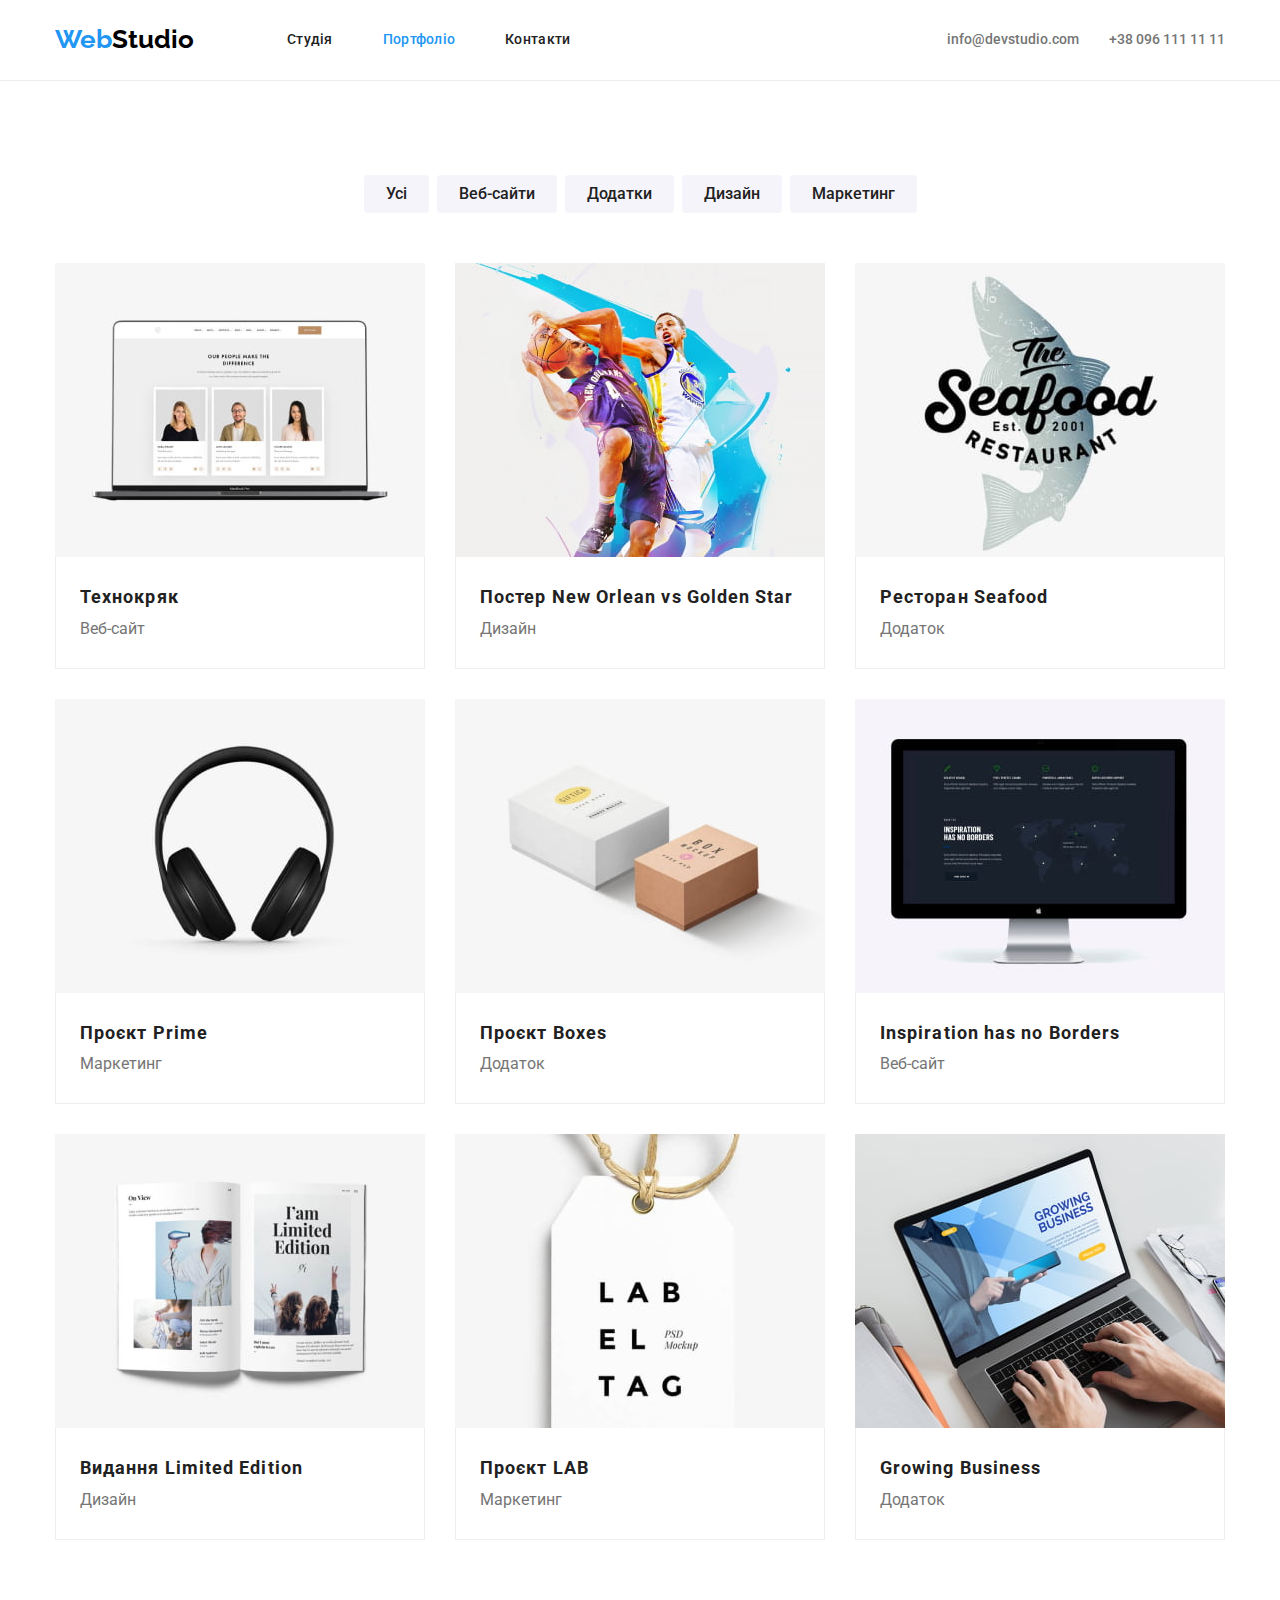
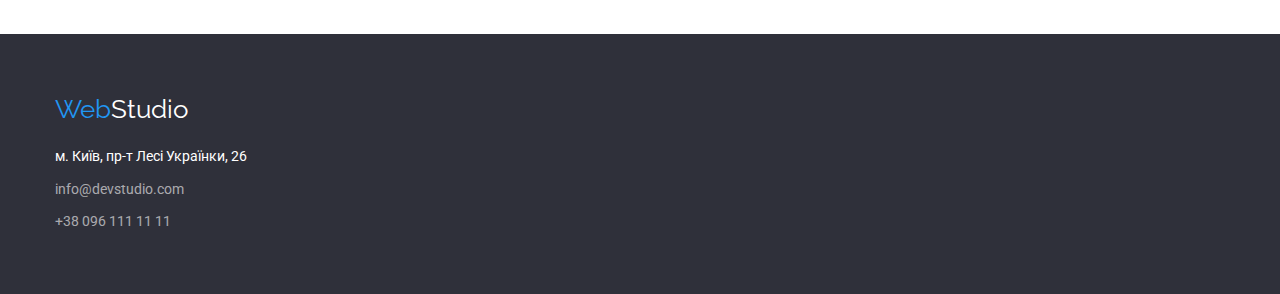
==== portfolio.html @ 13089361 "1.3" ====
<!DOCTYPE html>
<html lang="uk">

<head>
    <meta charset="UTF-8">
    <meta name="viewport" content="width=device-width, initial-scale=1.0">
    <link rel="preconnect" href="https://fonts.googleapis.com">
    <link rel="preconnect" href="https://fonts.gstatic.com" crossorigin>
    <link
        href="https://fonts.googleapis.com/css2?family=Raleway:wght@700&family=Roboto:wght@400;500;700;900&display=swap"
        rel="stylesheet">
    <link rel="stylesheet"
        href="https://cdnjs.cloudflare.com/ajax/libs/modern-normalize/1.0.0/modern-normalize.min.css">
    <link rel="stylesheet" href="./CSS/styles.css">

    <title>Студія</title>
</head>

<body class="body">
    <header class="header">
        <div class="container-header">
            <nav class="site-nav">
                <a href="./index.html" lang="en" class="logo-web">Web<span class="colortext-black">Studio</span></a>
                <ul class="main-nav">
                    <li class="item"><a href="./index.html" class=link>Студія</a></li>
                    <li class="item"><a href="./portfolio.html" class=link-active>Портфоліо</a></li>
                    <li class="item"><a href="" class=link>Контакти</a></li>
                </ul>
            </nav>
            <ul class="auth-nav">
                <li class="item"><a href="mailto:info@devstudio.com" class="auth-link">info@devstudio.com</a></li>
                <li class="item"><a href="tel:+380961111111" class="auth-link">+38 096 111 11
                        11</a></li>
            </ul>
        </div>
    </header>
    <main>
        <section class="section container">
            <h1 class=" visuality-hidden">Наше портфоліо</h1>
            <div>
                <ul class="portfolio-filter">
                    <li class="item"><button class="button-portfolio" type="button">Усі</button></li>
                    <li class="item"><button class="button-portfolio" type="button">Веб-сайти</button></li>
                    <li class="item"><button class="button-portfolio" type="button">Додатки</button></li>
                    <li class="item"><button class="button-portfolio" type="button">Дизайн</button></li>
                    <li class="item"><button class="button-portfolio" type="button">Маркетинг </button></li>
                </ul>
            </div>
            <div>
                <ul class="portfolio">
                    <li class="item"><img src="images/portfolio1.jpg" alt="Дизайн сайту Технокряк" width="370">
                        <div class="portfolio-card">
                            <h2 class="portfolio-title">Технокряк</h2>
                            <p class="portfolio-text">Веб-сайт</p>
                        </div>
                    </li>
                    <li class="item"><img src="images/portfolio2.jpg" alt="Дизайй постеру до баскетбольної гри"
                            width="370">
                        <div class="portfolio-card">
                            <h2 class="portfolio-title">Постер New Orlean vs Golden Star</h2>
                            <p class="portfolio-text">Дизайн</p>
                        </div>
                    </li>
                    <li class="item"><img src="images/portfolio3.jpg" alt="Логотип додатку для ресторану Seafood"
                            width="370">
                        <div class="portfolio-card">
                            <h2 class="portfolio-title">Ресторан Seafood</h2>
                            <p class="portfolio-text">Додаток</p>
                        </div>
                    </li>
                    <li class="item"><img src="images/portfolio4.jpg" alt="Маркетинговий проєкт Prime" width="370">
                        <div class="portfolio-card">
                            <h2 class="portfolio-title">Проєкт Prime</h2>
                            <p class="portfolio-text">Маркетинг</p>
                        </div>
                    </li>
                    <li class="item"><img src="images/portfolio5.jpg" alt="Додаток для проєкту Boxes" width="370">
                        <div class="portfolio-card">
                            <h2 class="portfolio-title">Проєкт Boxes</h2>
                            <p class="portfolio-text">Додаток</p>
                        </div>
                    </li>
                    <li class="item"><img src="images/portfolio6.jpg" alt="Дизайн сайту Insporation has no Borders"
                            width="370">
                        <div class="portfolio-card">
                            <h2 class="portfolio-title">Inspiration has no Borders</h2>
                            <p class="portfolio-text">Веб-сайт</p>
                        </div>
                    </li>
                    <li class="item"><img src="images/portfolio7.jpg" alt="Дизайн видання Limited Edition" width="370">
                        <div class="portfolio-card">


                            <h2 class="portfolio-title">Видання Limited Edition</h2>
                            <p class="portfolio-text">Дизайн</p>
                        </div>
                    </li>
                    <li class="item"><img src="images/portfolio8.jpg" alt="Маркетинг проєкту LAB" width="370">
                        <div class="portfolio-card">

                            <h2 class="portfolio-title">Проєкт LAB</h2>
                            <p class="portfolio-text">Маркетинг</p>
                        </div>
                    </li>
                    <li class="item"><img src="images/portfolio9.jpg" alt="Додаток Growing Business" width="370">
                        <div class="portfolio-card">
                            <h2 class="portfolio-title">Growing Business</h2>
                            <p class="portfolio-text">Додаток</p>
                        </div>
                    </li>
                </ul>
            </div>
        </section>
    </main>
    <footer class="footer">
        <div class="container">
            <a class="logo-footer" href="./index.html" lang="en">Web<span class="colortext-white">Studio</span></a>
            <address>
                <ul class="address-list">
                    <li class="item"><a class=" text-footer" href="https://goo.gl/maps/eHnv2HKQCo3EBbyt8"
                            target="_blank" rel="noopener noreferrer nofollower">м. Київ, пр-т Лесі Українки, 26</a>
                    </li>
                    <li class="item"><a class=" text-footer-contact"
                            href="mailto:info@devstudio.com">info@devstudio.com</a>
                    </li>
                    <li class="item"><a class=" text-footer-contact" href="tel:+380961111111">+38 096 111 11 11</a></li>
                </ul>
            </address>
        </div>
    </footer>
</body>

</html>
---- CSS/styles.css ----
:root {
    --primary-text-color: #757575;
    --title-text-color: #212121;
    --accent-color: #2196F3;
    --footer-color-60: rgba(255, 255, 255, 0.6);
    --footer-color: #000000;
    --secondary-title-color: #ffffff;
    --button-background-color: #F5F4FA;
    --background-color: color #FFFFFF;
    --background-color-dark: #2F303A;
    --background-primary: color #ececec;
    --background-secondary: rgba(245, 244, 250, 1);
}

.color-lightdark {
    background-color: var(--button-background-color);
}

.color-dark {
    background-color: #2F303A;
}

.body {

    color: var(--primary-text-color);
    background-color: var(--background-color);
    font-family: Roboto, sans-serif;
}

h1,
h2,
h3,
h4,
p {
    margin-top: 0;
    margin-bottom: 0;
}

img {
    display: block;
}

ul {
    list-style: none;
    padding: 0;
    margin: 0;
}

.section {
    padding-top: 94px;
    padding-bottom: 94px;
}

.section-hero {
    padding-top: 200px;
    padding-bottom: 200px;
    /* background-color: #C4C4C4; */
    text-align: center;
}

.visuality-hidden {
    position: absolute;
    white-space: nowrap;
    width: 1px;
    height: 1px;
    overflow: hidden;
    border: 0;
    padding: 0;
    clip: rect(0 0 0 0);
    clip-path: inset(50%);
    margin: -1px;
}

.header {
    border-bottom: 1px;
    border-bottom-style: solid;
    border-color: rgba(236, 236, 236, 1);
}

.container-header {
    display: flex;
    align-items: center;
    margin-left: auto;
    margin-right: auto;
    width: 1200px;
    padding-left: 15px;
    padding-right: 15px;

}

.container {
    margin-left: auto;
    margin-right: auto;
    width: 1200px;
    padding-left: 15px;
    padding-right: 15px;

}

.overlay {
    max-width: 1600px;
    height: 600px;
    margin-right: auto;
    margin-left: auto;
    background-image: linear-gradient(rgba(47, 48, 58, 0.4), rgba(47, 48, 58, 0.4)), url(../images/overlayimg.jpg);
    /* background-image: linear-gradient(rgba(47, 48, 58, 0.4)), url(../images/overlayimg.jpg); */
    background-repeat: no-repeat;
    background-size: cover;
    background-position: center;
}

.advantages-list {

    display: flex;
    gap: 30px;
}

.advantages-list .item {
    flex-basis: calc((100% - 30px * 3) / 4);

}

.advantages-box {
    display: flex;
    align-items: center;
    justify-content: center;
    margin-bottom: 30px;
    width: 270px;
    height: 120px;
    background-color: var(--background-secondary);
    border-radius: 4px;
}

.advantages-icon {}

.about {
    padding-top: 47px;
}

.logo-web {
    text-decoration: none;
    color: var(--accent-color);
    font-family: 'Raleway';
    font-weight: 700;
    font-size: 26px;
    line-height: 1.2;
    padding-top: 24px;
    padding-bottom: 25px;
}

.colortext-black {
    color: var(--footer-color);
}

.colortext-white {
    font-family: 'Raleway';
    color: var(--secondary-title-color);
}

.site-nav {
    display: flex;
    align-items: center;
    line-height: 16px;
}

.main-nav {
    display: flex;
    margin-left: 93px;
}

.main-nav .item {
    margin-right: 50px;
}

.main-nav .item:last-child {
    margin-right: 0px;
}

.main-nav .link {
    display: block;
    text-decoration: none;
    color: var(--title-text-color);
    font-weight: 500;
    font-size: 14px;
    line-height: 1.14;
    letter-spacing: 0.02em;
    padding-top: 32px;
    padding-bottom: 32px;
}

.link-active {
    display: block;
    text-decoration: none;
    color: var(--accent-color);
    font-weight: 500;
    font-size: 14px;
    line-height: 1.14;
    letter-spacing: 0.02em;
    padding-top: 32px;
    padding-bottom: 32px;
}


.link:hover,
.link:focus,
.link:active {
    color: var(--accent-color);
}

.auth-nav {
    display: flex;
    margin-left: auto;
    text-decoration: none;
    font-size: 14px;
    font-weight: 500;
    line-height: 1.14;
}

.auth-nav .item {
    color: var(--primary-text-color);
}


.auth-link {
    text-decoration: none;
    color: var(--primary-text-color);
    padding-top: 32px;
    padding-bottom: 32px;
    display: block;
}

.auth-nav .item+.item {
    margin-left: 30px;
}

.auth-link:hover,
.auth-link:focus,
.auth-link:active {
    color: var(--accent-color);
}

.button-index {
    text-decoration: none;
    background-color: var(--accent-color);
    color: var(--secondary-title-color);
    box-shadow: 0px 4px 4px rgba(0, 0, 0, 0.15);
    border: none;
    border-radius: 4px;
    cursor: pointer;
    padding: 10px 32px;
    left: 692px;
    font-size: 16px;
    line-height: 1.85;
    font-weight: 700;

}

.button-index:hover,
.button-index:focus {
    background-color: rgba(24, 140, 232, 1);
}


.hero-title {
    margin-left: auto;
    margin-right: auto;
    margin-bottom: 30px;
    font-weight: 900;
    font-size: 44px;
    line-height: 1.4;
    letter-spacing: 0.06em;
    text-transform: uppercase;
    text-align: center;
    max-width: 696px;
    color: var(--secondary-title-color)
}

.section-features {
    padding-bottom: 94px;
}

.container-features {
    margin-left: auto;
    margin-right: auto;
    width: 1200px;
    padding-left: 15px;
    padding-right: 15px;
}

.features {
    display: flex;
    gap: 30px;
}

.features .item {
    flex-basis: calc((100% - 30px * 2) / 3);
    border-bottom: 5px;
    border-bottom-right-radius: 5px;
}


.index-title0 {
    margin-bottom: 50px;
    color: var(--title-text-color);
    font-size: 36px;
    line-height: 1.16;
    text-align: center;
}


.index-title1 {
    margin-bottom: 10px;
    color: var(--title-text-color);
    font-size: 14px;
    line-height: 1.14;
    text-transform: uppercase;
}

.index-text1 {
    line-height: 1.71;
    font-weight: 400;
    font-size: 14px;
}



.index-title2 {
    margin-bottom: 10px;
    color: var(--title-text-color);
    font-weight: 500;
    line-height: 1.19;
    text-align: center;
}

.index-text2 {
    font-size: 16px;
    line-height: 1.19;
    text-align: center;
}

.footer {
    padding-top: 60px;
    padding-bottom: 60px;
    background-color: var(--background-color-dark);
}

.logo-footer {
    display: block;
    text-decoration: none;
    color: var(--accent-color);
    font-family: 'Raleway';
    font-size: 26px;
    line-height: 1.2;
    margin-bottom: 20px;
}

.address-list {}

.address-list .item {
    margin-bottom: 9px;
}

.address-list .item:last-child {
    margin-bottom: 0px;
}

.text-footer {
    text-decoration: none;
    color: var(--secondary-title-color);
    font-style: normal;
    font-size: 14px;
    line-height: 1.7;
}

.text-footer:focus,
.text-footer:hover,
.text-footer:active {
    color: var(--accent-color);
}

.text-footer-contact {
    text-decoration: none;
    color: var(--footer-color-60);
    font-size: 14px;
    font-style: normal;
    line-height: 1.7;
}

.portfolio-filter {
    padding-bottom: 50px;
    display: flex;
    align-items: center;
    justify-content: center;
    gap: 8px;
}


.text-footer60:focus,
.text-footer60:hover,
.text-footer60:active {
    color: var(--accent-color);
}



.button-portfolio {
    padding-left: 22px;
    padding-top: 6px;
    padding-right: 22px;
    padding-bottom: 6px;
    background-color: var(--button-background-color);
    color: var(--title-text-color);
    border-radius: 4px;
    cursor: pointer;
    font-weight: 500;
    font-size: 16px;
    line-height: 1.63;
    border-style: none;
}

.button-portfolio:hover,
.button-portfolio:focus,
.button-portfolio:active {
    background-color: var(--accent-color);
    color: var(--secondary-title-color);
    box-shadow: 0px 3px 1px rgba(0, 0, 0, 0.1), 0px 1px 2px rgba(0, 0, 0, 0.08), 0px 2px 2px rgba(0, 0, 0, 0.12);
    border-radius: 4px;
    cursor: pointer;
}

.portfolio {
    display: flex;
    flex-wrap: wrap;
    gap: 30px;
}

.portfolio .item {
    width: 370px;
}


.portfolio-title {
    color: var(--title-text-color);
    font-size: 18px;
    line-height: 1.8;
    letter-spacing: 0.06em;
}

.portfolio-card {
    padding: 24px;
    border-left: 1px solid rgba(238, 238, 238, 1);
    border-right: 1px solid rgba(238, 238, 238, 1);

    border-bottom: 1px solid rgba(238, 238, 238, 1);
}

.portfolio-text {
    font-size: 16px;
    line-height: 1.88;
}

.team-card {
    padding-top: 30px;
    padding-bottom: 30px;
}

.team {
    display: flex;
    background: var(--button-background-color);
    gap: 30px;
}

.team .item {
    flex-basis: calc((100% - 30px * 3) / 4);
    background-color: var(--secondary-title-color);
    border-radius: 0px 0px 4px 4px;
    box-shadow: 0px 1px 3px rgba(0, 0, 0, 0.12), 0px 1px 1px rgba(0, 0, 0, 0.14), 0px 2px 1px rgba(0, 0, 0, 0.2);
}

.color-test {
    background-color: darkkhaki;
}

.color-test2 {
    background-color: khaki;
}
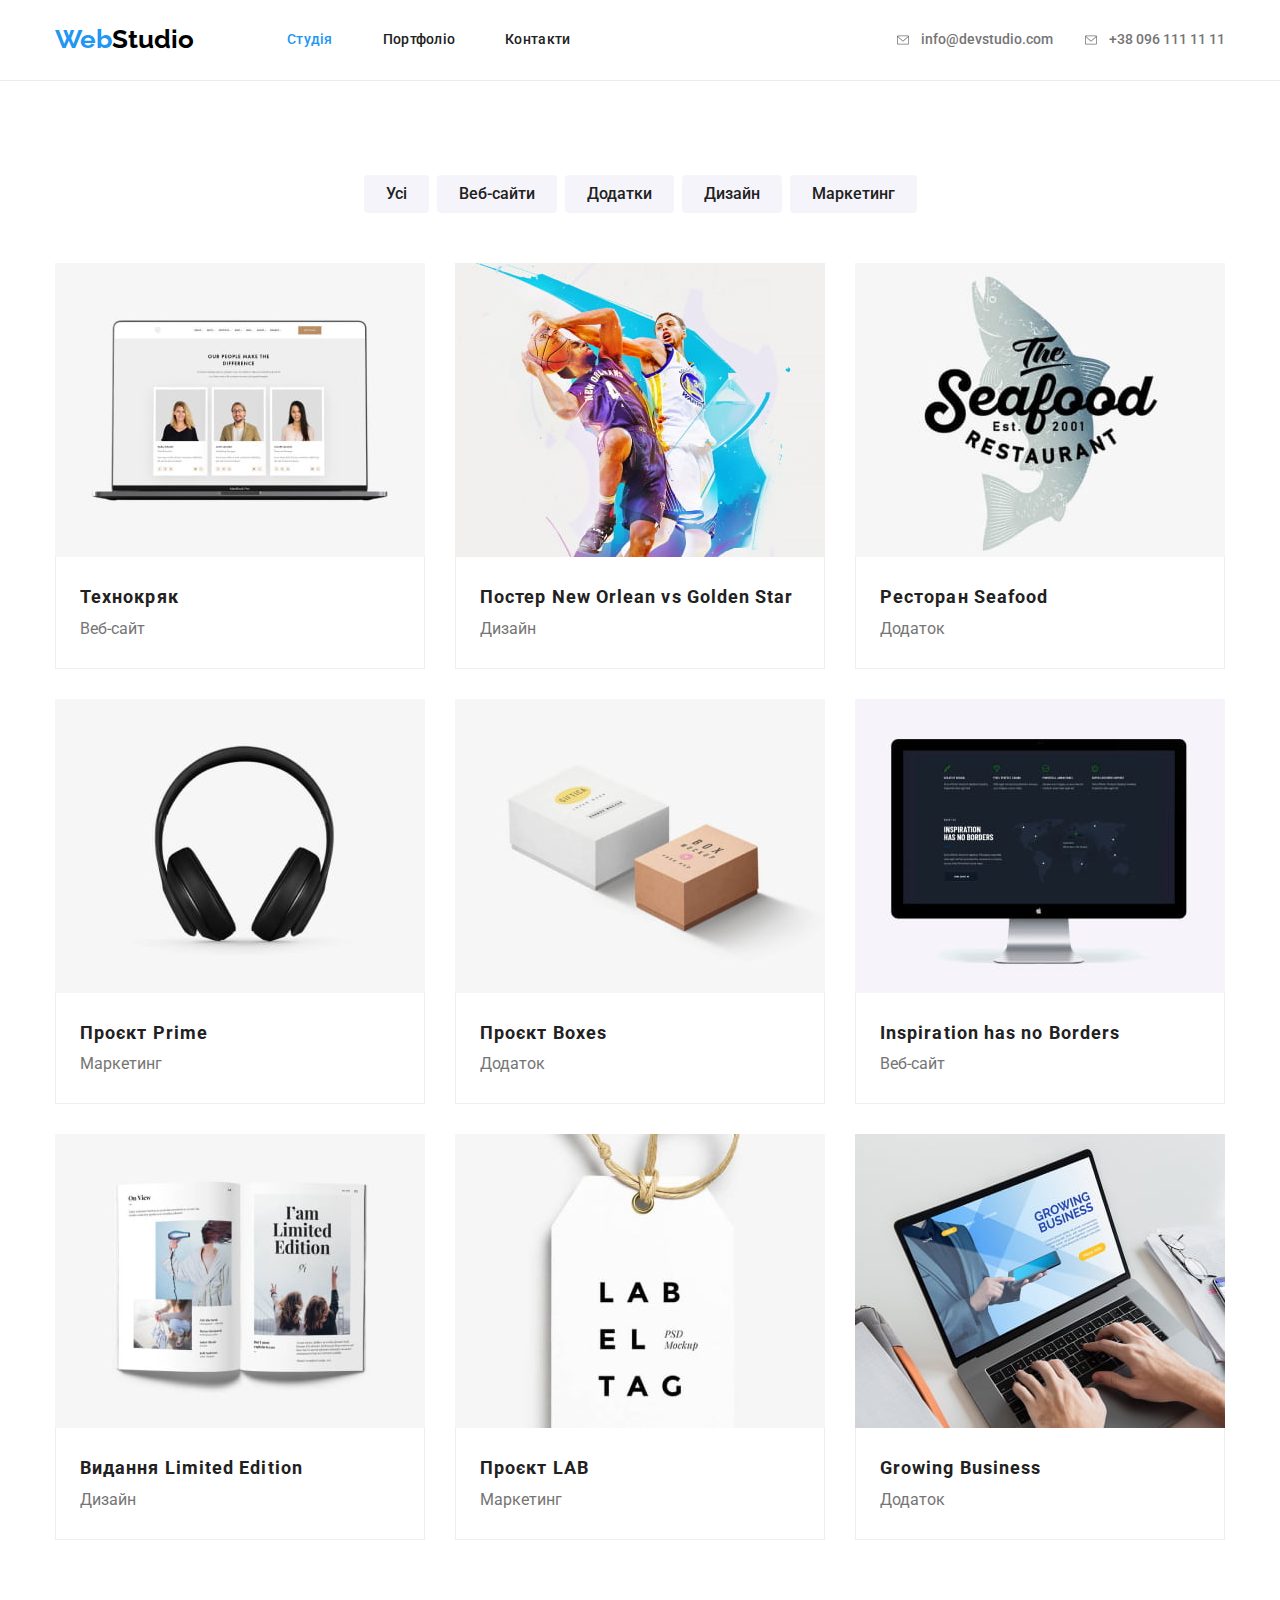
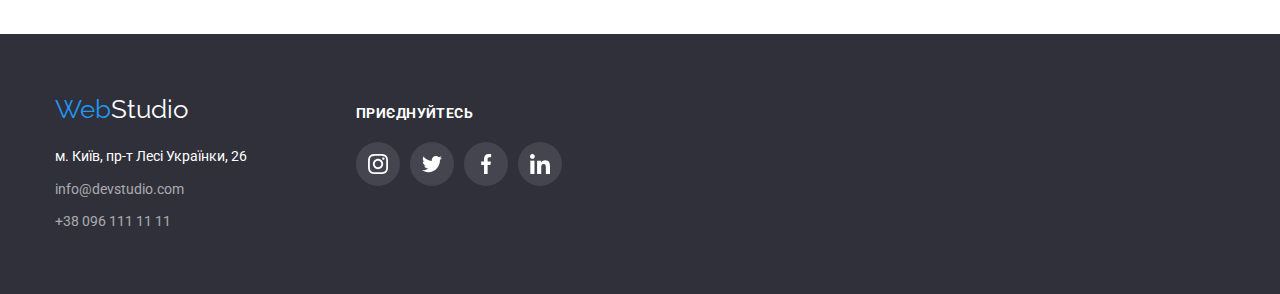
==== commit e34bec8b: "1.5 fixed" ====
--- a/portfolio.html
+++ b/portfolio.html
@@ -22,14 +22,20 @@
             <nav class="site-nav">
                 <a href="./index.html" lang="en" class="logo-web">Web<span class="colortext-black">Studio</span></a>
                 <ul class="main-nav">
-                    <li class="item"><a href="./index.html" class=link>Студія</a></li>
-                    <li class="item"><a href="./portfolio.html" class=link-active>Портфоліо</a></li>
+                    <li class="item"><a href="./index.html" class=link-active>Студія</a></li>
+                    <li class="item"><a href="./portfolio.html" class=link>Портфоліо</a></li>
                     <li class="item"><a href="" class=link>Контакти</a></li>
                 </ul>
             </nav>
             <ul class="auth-nav">
-                <li class="item"><a href="mailto:info@devstudio.com" class="auth-link">info@devstudio.com</a></li>
-                <li class="item"><a href="tel:+380961111111" class="auth-link">+38 096 111 11
+                <li class="item"><a href="mailto:info@devstudio.com" class="auth-link">
+                        <svg class="auth-icon" width="16" height="12">
+                            <use href="./images/icons.svg#envelope"></use>
+                        </svg>info@devstudio.com</a></li>
+                <li class="item"><a href="tel:+380961111111" class="auth-link"><svg class="auth-icon" width="16"
+                            height="12">
+                            <use href="./images/icons.svg#envelope"></use>
+                        </svg>+38 096 111 11
                         11</a></li>
             </ul>
         </div>
@@ -113,19 +119,55 @@
         </section>
     </main>
     <footer class="footer">
-        <div class="container">
-            <a class="logo-footer" href="./index.html" lang="en">Web<span class="colortext-white">Studio</span></a>
-            <address>
-                <ul class="address-list">
-                    <li class="item"><a class=" text-footer" href="https://goo.gl/maps/eHnv2HKQCo3EBbyt8"
-                            target="_blank" rel="noopener noreferrer nofollower">м. Київ, пр-т Лесі Українки, 26</a>
+        <div class="container footer-contain">
+            <div class="footer-address">
+                <a class="logo-footer" href="./index.html" lang="en">Web<span class="colortext-white">Studio</span></a>
+                <address>
+                    <ul class="address-list">
+                        <li class="item"><a class=" text-footer" href="https://goo.gl/maps/eHnv2HKQCo3EBbyt8"
+                                target="_blank" rel="noopener noreferrer nofollower">м. Київ, пр-т Лесі Українки, 26</a>
+                        </li>
+                        <li class="item"><a class=" text-footer-contact"
+                                href="mailto:info@devstudio.com">info@devstudio.com</a>
+                        </li>
+                        <li class="item"><a class=" text-footer-contact" href="tel:+380961111111">+38 096 111 11 11</a>
+                        </li>
+                    </ul>
+                </address>
+            </div>
+            <div class="footer-joinus">
+                <h2 class="joinus-title">приєднуйтесь</h2>
+                <ul class="joinus-list sn">
+                    <li>
+                        <a class="sn-footer" href="" target="_blank" rel="noopener noreferrer nofollow">
+                            <svg class="sn-icon" width="20" height="20">
+                                <use href="./images/icons.svg#instagram"></use>
+                            </svg>
+                        </a>
                     </li>
-                    <li class="item"><a class=" text-footer-contact"
-                            href="mailto:info@devstudio.com">info@devstudio.com</a>
+                    <li>
+                        <a class="sn-footer" href="" target="_blank" rel="noopener noreferrer nofollow">
+                            <svg class="sn-icon" width="20" height="20">
+                                <use href="./images/icons.svg#twitter"></use>
+                            </svg>
+                        </a>
                     </li>
-                    <li class="item"><a class=" text-footer-contact" href="tel:+380961111111">+38 096 111 11 11</a></li>
+                    <li>
+                        <a class="sn-footer" href="" target="_blank" rel="noopener noreferrer nofollow">
+                            <svg class="sn-icon" width="20" height="20">
+                                <use href="./images/icons.svg#facebook"></use>
+                            </svg>
+                        </a>
+                    </li>
+                    <li>
+                        <a class="sn-footer" href="" target="_blank" rel="noopener noreferrer nofollow">
+                            <svg class="sn-icon" width="20" height="20">
+                                <use href="./images/icons.svg#linkedin"></use>
+                            </svg>
+                        </a>
+                    </li>
                 </ul>
-            </address>
+            </div>
         </div>
     </footer>
 </body>
--- a/CSS/styles.css
+++ b/CSS/styles.css
@@ -10,6 +10,8 @@
     --background-color-dark: #2F303A;
     --background-primary: color #ececec;
     --background-secondary: rgba(245, 244, 250, 1);
+    --icon-color: #afb1b8;
+    --icon-bg: rgba(255, 255, 255, 0.1);
 }
 
 .color-lightdark {
@@ -21,7 +23,6 @@
 }
 
 .body {
-
     color: var(--primary-text-color);
     background-color: var(--background-color);
     font-family: Roboto, sans-serif;
@@ -85,7 +86,6 @@
     width: 1200px;
     padding-left: 15px;
     padding-right: 15px;
-
 }
 
 .container {
@@ -131,8 +131,6 @@
     border-radius: 4px;
 }
 
-.advantages-icon {}
-
 .about {
     padding-top: 47px;
 }
@@ -200,7 +198,6 @@
     padding-bottom: 32px;
 }
 
-
 .link:hover,
 .link:focus,
 .link:active {
@@ -214,23 +211,31 @@
     font-size: 14px;
     font-weight: 500;
     line-height: 1.14;
+    align-items: center;
 }
 
 .auth-nav .item {
     color: var(--primary-text-color);
-}
-
+    display: flex;
+}
 
 .auth-link {
     text-decoration: none;
     color: var(--primary-text-color);
     padding-top: 32px;
     padding-bottom: 32px;
-    display: block;
+    display: flex;
+    align-items: center;
 }
 
 .auth-nav .item+.item {
     margin-left: 30px;
+}
+
+.auth-icon {
+    /* content: ""; */
+    margin-right: 10px;
+    fill: currentColor;
 }
 
 .auth-link:hover,
@@ -259,7 +264,6 @@
 .button-index:focus {
     background-color: rgba(24, 140, 232, 1);
 }
-
 
 .hero-title {
     margin-left: auto;
@@ -298,7 +302,6 @@
     border-bottom-right-radius: 5px;
 }
 
-
 .index-title0 {
     margin-bottom: 50px;
     color: var(--title-text-color);
@@ -307,7 +310,6 @@
     text-align: center;
 }
 
-
 .index-title1 {
     margin-bottom: 10px;
     color: var(--title-text-color);
@@ -321,8 +323,6 @@
     font-weight: 400;
     font-size: 14px;
 }
-
-
 
 .index-title2 {
     margin-bottom: 10px;
@@ -336,6 +336,7 @@
     font-size: 16px;
     line-height: 1.19;
     text-align: center;
+    margin-bottom: 16px;
 }
 
 .footer {
@@ -354,8 +355,6 @@
     margin-bottom: 20px;
 }
 
-.address-list {}
-
 .address-list .item {
     margin-bottom: 9px;
 }
@@ -394,14 +393,11 @@
     gap: 8px;
 }
 
-
 .text-footer60:focus,
 .text-footer60:hover,
 .text-footer60:active {
     color: var(--accent-color);
 }
-
-
 
 .button-portfolio {
     padding-left: 22px;
@@ -438,6 +434,12 @@
     width: 370px;
 }
 
+.portfolio .item:hover,
+.portfolio .item:focus {
+    box-shadow: 0px 1px 1px rgba(0, 0, 0, 0.12), 0px 4px 4px rgba(0, 0, 0, 0.06),
+        1px 4px 6px rgba(0, 0, 0, 0.16);
+}
+
 
 .portfolio-title {
     color: var(--title-text-color);
@@ -450,7 +452,6 @@
     padding: 24px;
     border-left: 1px solid rgba(238, 238, 238, 1);
     border-right: 1px solid rgba(238, 238, 238, 1);
-
     border-bottom: 1px solid rgba(238, 238, 238, 1);
 }
 
@@ -468,6 +469,36 @@
     display: flex;
     background: var(--button-background-color);
     gap: 30px;
+}
+
+.sn {
+    display: flex;
+    justify-content: center;
+    gap: 10px;
+}
+
+.link-sn {
+    display: flex;
+    justify-content: center;
+    align-items: center;
+    width: 44px;
+    height: 44px;
+    border-radius: 50%;
+    color: var(--icon-color);
+    outline: transparent;
+    background-color: var(--icon-bg);
+}
+
+.sn-icon {
+    fill: currentColor;
+
+
+}
+
+.link-sn:hover,
+.link-sn:focus {
+    background-color: var(--accent-color);
+    color: var(--secondary-title-color);
 }
 
 .team .item {
@@ -483,4 +514,82 @@
 
 .color-test2 {
     background-color: khaki;
+}
+
+.clients-list {
+    gap: 30px;
+    display: flex;
+    width: 106px;
+    height: 60px;
+    align-items: center;
+}
+
+.clients-link {
+    display: flex;
+    justify-content: center;
+    align-items: center;
+    width: 170px;
+    height: 92px;
+    color: var(--icon-color);
+    border: 1px solid;
+    border-radius: 4px;
+}
+
+.clients-link:hover,
+.clients-link:focus {
+    color: var(--accent-color);
+}
+
+.clients-icon {
+    fill: currentColor;
+    width: 106px;
+    height: 60px;
+}
+
+.footer-contain {
+    display: flex;
+    align-items: baseline;
+}
+
+.footer-address {
+    display: inline-block;
+    width: 231px;
+}
+
+.footer-joinus {
+    display: inline-block;
+    margin-left: 70px;
+    width: 206px;
+}
+
+.joinus-title {
+    margin-bottom: 20px;
+    color: var(--secondary-title-color);
+    font-weight: 700;
+    font-size: 14px;
+    line-height: 1.14;
+    letter-spacing: 0.03em;
+    text-transform: uppercase;
+}
+
+.joinus-list {
+    display: flex;
+}
+
+.sn-footer {
+    color: var(--secondary-title-color);
+    background-color: var(--icon-bg);
+    border-radius: 50%;
+    display: flex;
+    justify-content: center;
+    align-items: center;
+    width: 44px;
+    height: 44px;
+    border-radius: 50%;
+}
+
+
+.sn-footer:hover,
+.sn-footer:focus {
+    background-color: var(--accent-color);
 }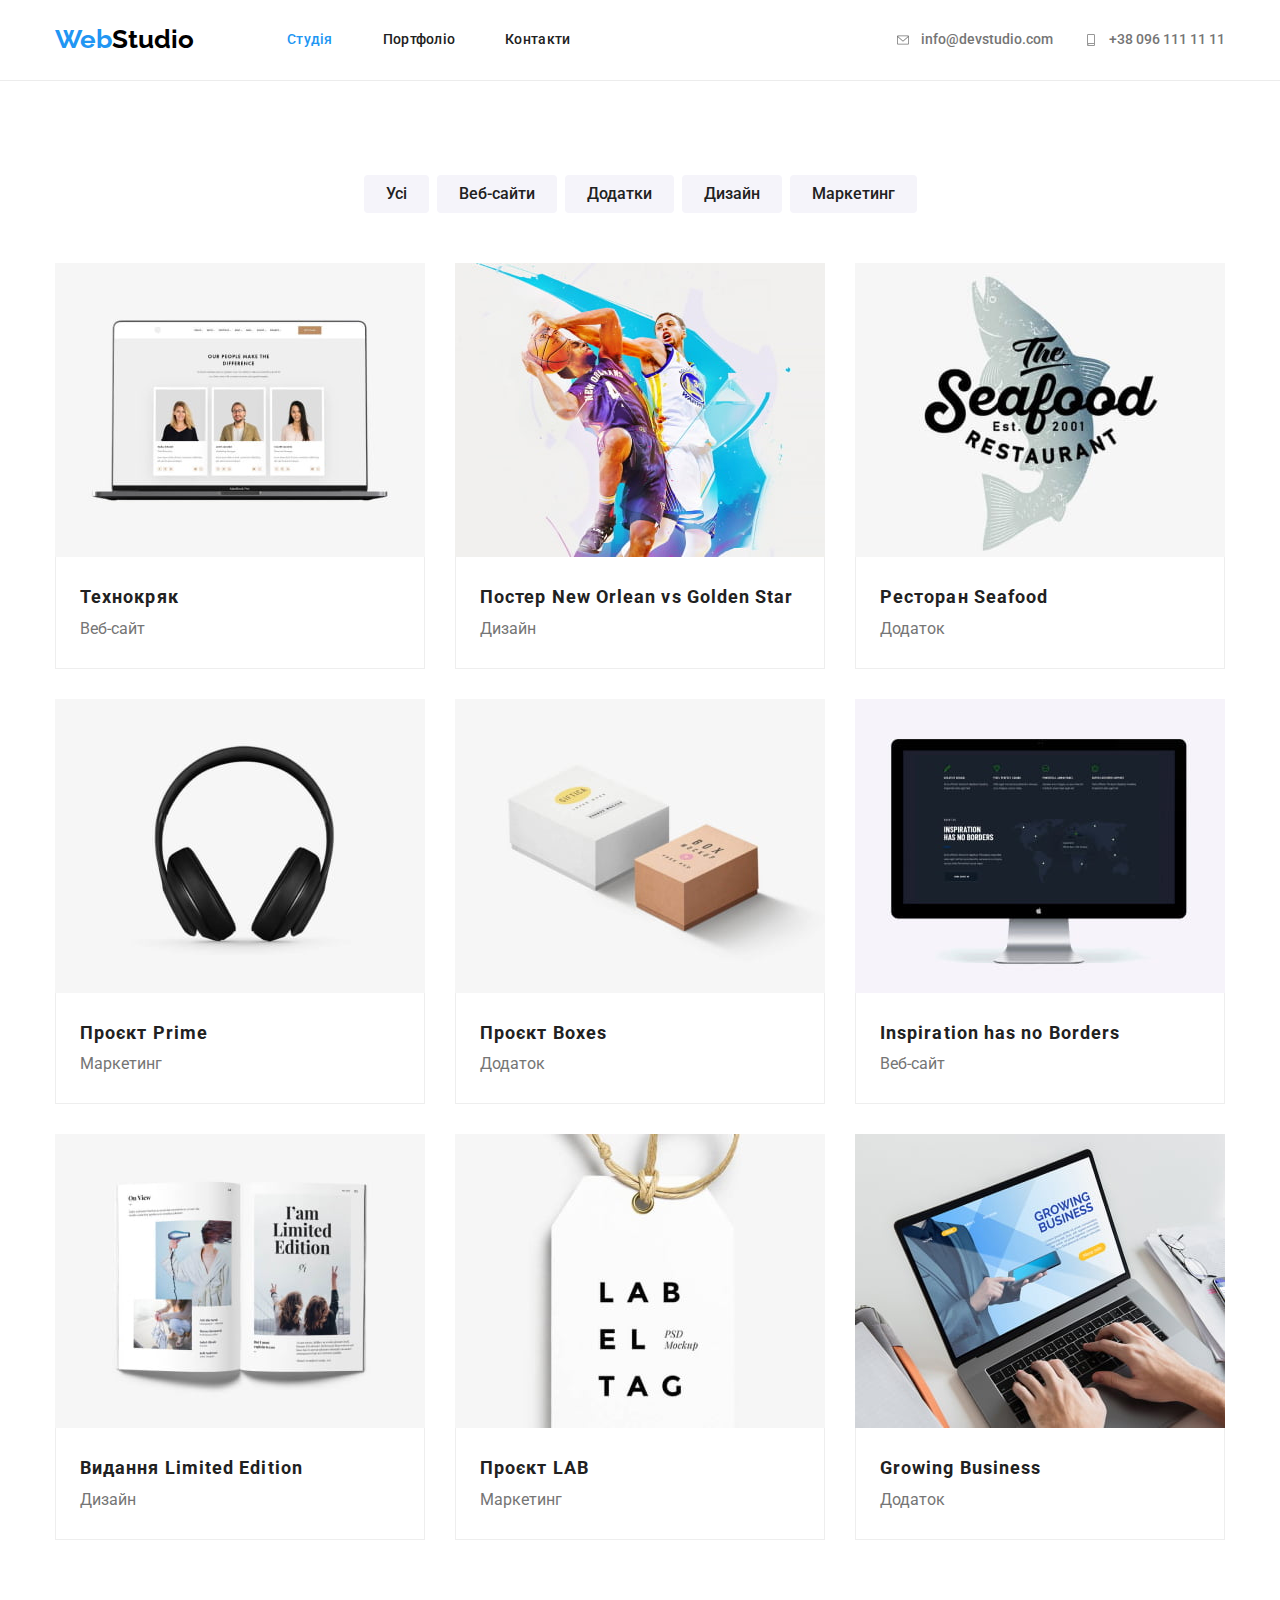
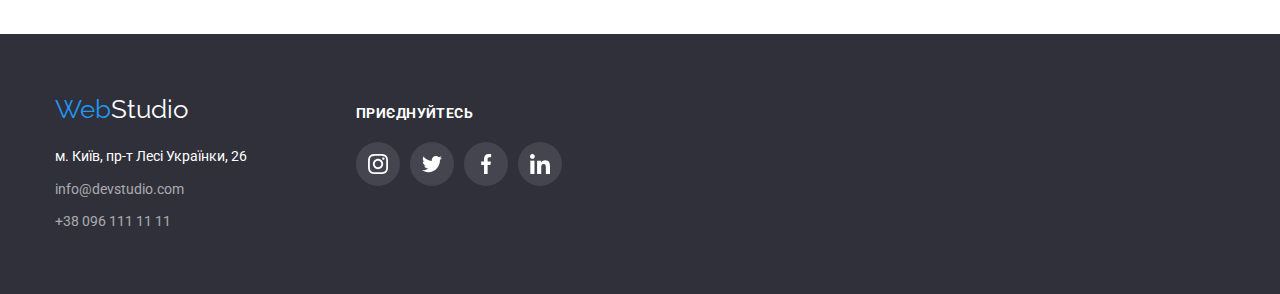
==== commit 6b503d60: "1.5.1" ====
--- a/portfolio.html
+++ b/portfolio.html
@@ -34,7 +34,7 @@
                         </svg>info@devstudio.com</a></li>
                 <li class="item"><a href="tel:+380961111111" class="auth-link"><svg class="auth-icon" width="16"
                             height="12">
-                            <use href="./images/icons.svg#envelope"></use>
+                            <use href="./images/icons.svg#smartphone"></use>
                         </svg>+38 096 111 11
                         11</a></li>
             </ul>
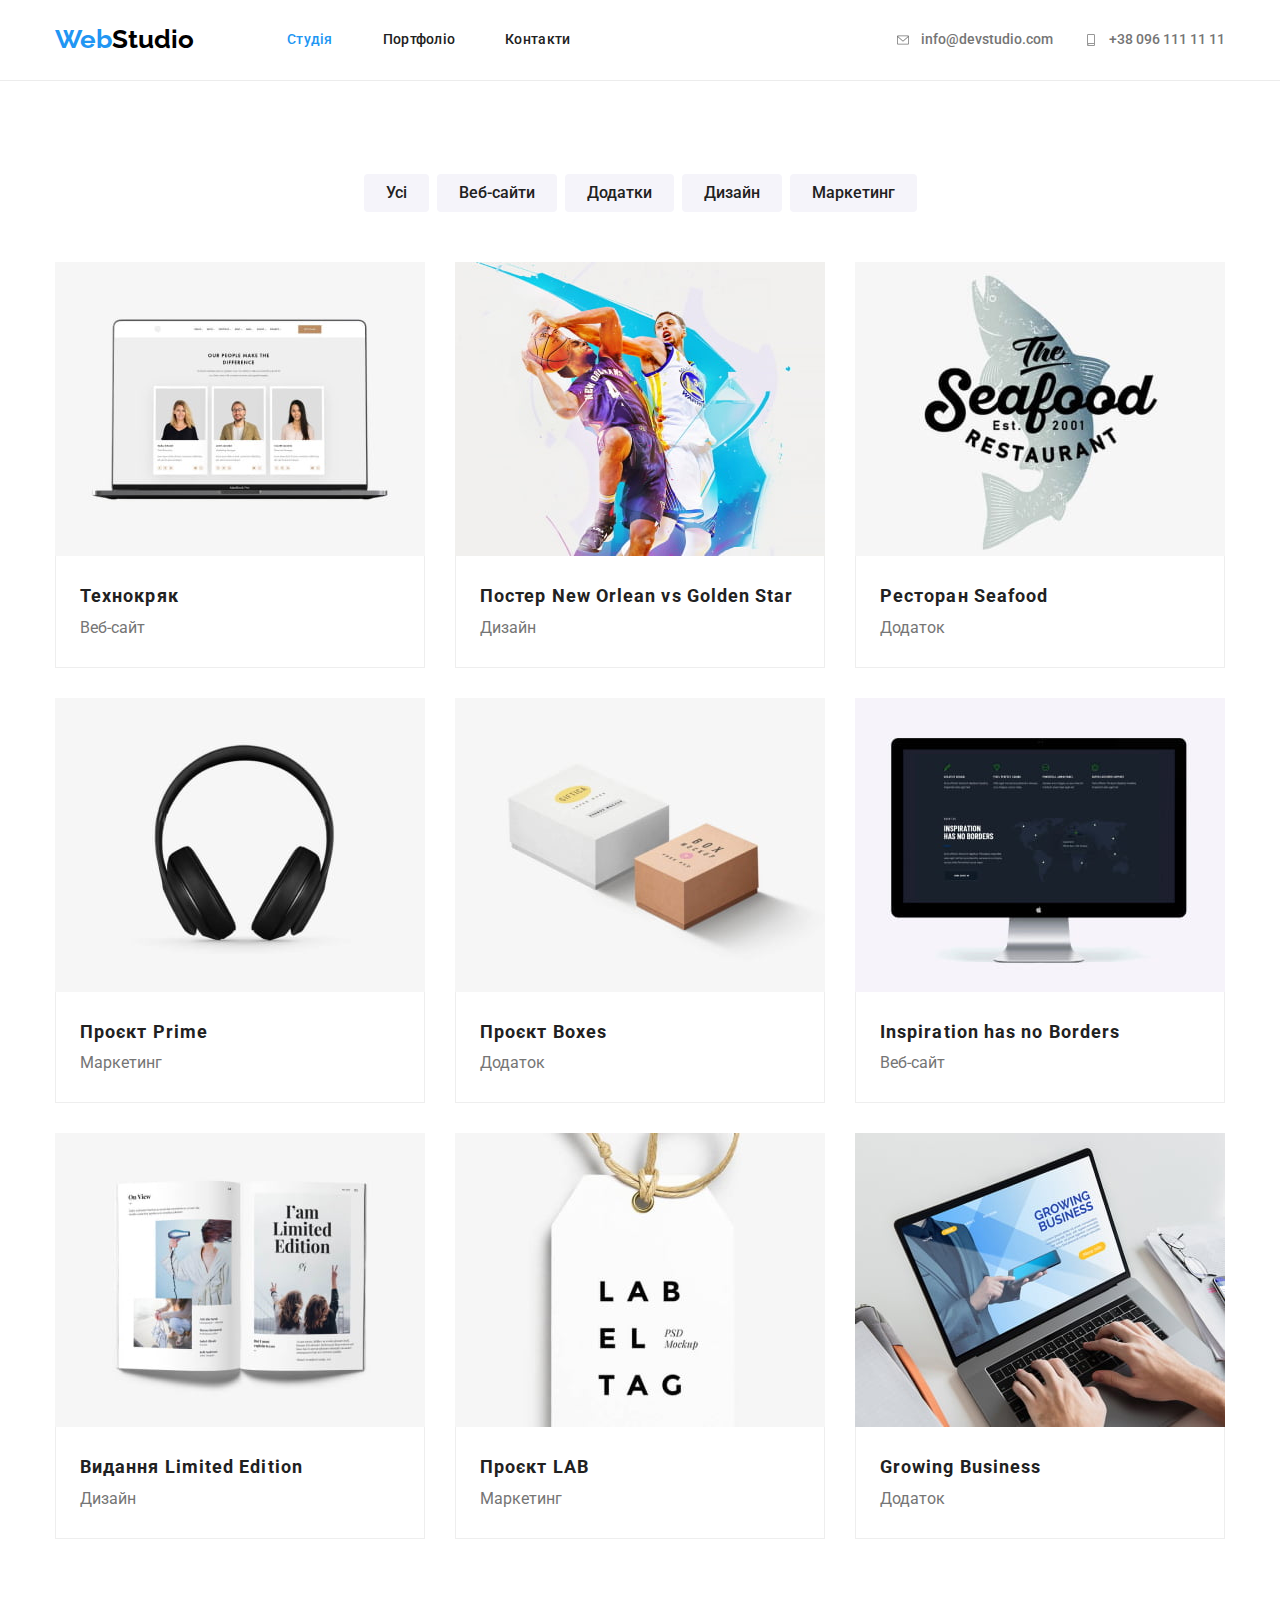
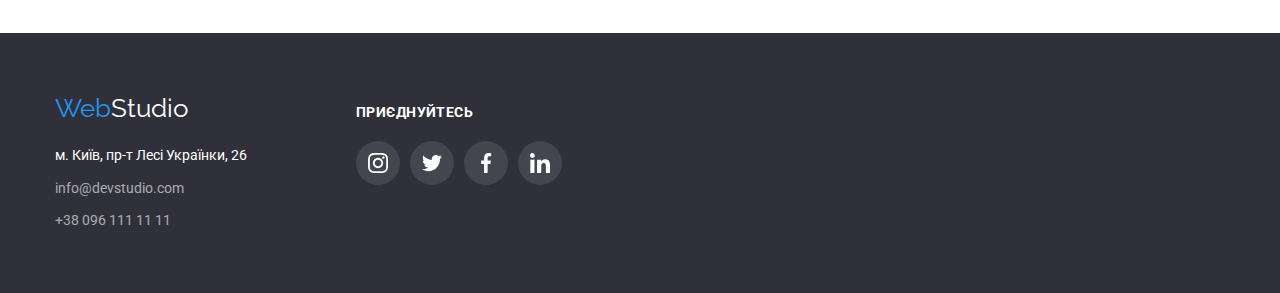
==== commit ac35adfe: "1.6 fixed cards" ====
--- a/portfolio.html
+++ b/portfolio.html
@@ -54,65 +54,86 @@
             </div>
             <div>
                 <ul class="portfolio">
-                    <li class="item"><img src="images/portfolio1.jpg" alt="Дизайн сайту Технокряк" width="370">
-                        <div class="portfolio-card">
-                            <h2 class="portfolio-title">Технокряк</h2>
-                            <p class="portfolio-text">Веб-сайт</p>
-                        </div>
+                    <li class="item">
+                        <a class="link-portfolio" href="" target="_blank" rel="noopener noreferrer nofollow"><img
+                                src="images/portfolio1.jpg" alt="Дизайн сайту Технокряк" width="370">
+                            <div class="portfolio-card">
+                                <h2 class="portfolio-title">Технокряк</h2>
+                                <p class="portfolio-text">Веб-сайт</p>
+                            </div>
+                        </a>
                     </li>
-                    <li class="item"><img src="images/portfolio2.jpg" alt="Дизайй постеру до баскетбольної гри"
-                            width="370">
-                        <div class="portfolio-card">
-                            <h2 class="portfolio-title">Постер New Orlean vs Golden Star</h2>
-                            <p class="portfolio-text">Дизайн</p>
-                        </div>
+                    <li class="item"><a class="link-portfolio" href="" target="_blank"
+                            rel="noopener noreferrer nofollow"><img src="images/portfolio2.jpg"
+                                alt="Дизайй постеру до баскетбольної гри" width="370">
+                            <div class="portfolio-card">
+                                <h2 class="portfolio-title">Постер New Orlean vs Golden Star</h2>
+                                <p class="portfolio-text">Дизайн</p>
+                            </div>
+                        </a>
                     </li>
-                    <li class="item"><img src="images/portfolio3.jpg" alt="Логотип додатку для ресторану Seafood"
-                            width="370">
-                        <div class="portfolio-card">
-                            <h2 class="portfolio-title">Ресторан Seafood</h2>
-                            <p class="portfolio-text">Додаток</p>
-                        </div>
+                    <li class="item"><a class="link-portfolio" href="" target="_blank"
+                            rel="noopener noreferrer nofollow"><img src="images/portfolio3.jpg"
+                                alt="Логотип додатку для ресторану Seafood" width="370">
+                            <div class="portfolio-card">
+                                <h2 class="portfolio-title">Ресторан Seafood</h2>
+                                <p class="portfolio-text">Додаток</p>
+                            </div>
+                        </a>
                     </li>
-                    <li class="item"><img src="images/portfolio4.jpg" alt="Маркетинговий проєкт Prime" width="370">
-                        <div class="portfolio-card">
-                            <h2 class="portfolio-title">Проєкт Prime</h2>
-                            <p class="portfolio-text">Маркетинг</p>
-                        </div>
+                    <li class="item"><a class="link-portfolio" href="" target="_blank"
+                            rel="noopener noreferrer nofollow"><img src="images/portfolio4.jpg"
+                                alt="Маркетинговий проєкт Prime" width="370">
+                            <div class="portfolio-card">
+                                <h2 class="portfolio-title">Проєкт Prime</h2>
+                                <p class="portfolio-text">Маркетинг</p>
+                            </div>
+                        </a>
                     </li>
-                    <li class="item"><img src="images/portfolio5.jpg" alt="Додаток для проєкту Boxes" width="370">
-                        <div class="portfolio-card">
-                            <h2 class="portfolio-title">Проєкт Boxes</h2>
-                            <p class="portfolio-text">Додаток</p>
-                        </div>
+                    <li class="item"><a class="link-portfolio" href="" target="_blank"
+                            rel="noopener noreferrer nofollow"><img src="images/portfolio5.jpg"
+                                alt="Додаток для проєкту Boxes" width="370">
+                            <div class="portfolio-card">
+                                <h2 class="portfolio-title">Проєкт Boxes</h2>
+                                <p class="portfolio-text">Додаток</p>
+                            </div>
+                        </a>
                     </li>
-                    <li class="item"><img src="images/portfolio6.jpg" alt="Дизайн сайту Insporation has no Borders"
-                            width="370">
-                        <div class="portfolio-card">
-                            <h2 class="portfolio-title">Inspiration has no Borders</h2>
-                            <p class="portfolio-text">Веб-сайт</p>
-                        </div>
+                    <li class="item"><a class="link-portfolio" href="" target="_blank"
+                            rel="noopener noreferrer nofollow"><img src="images/portfolio6.jpg"
+                                alt="Дизайн сайту Insporation has no Borders" width="370">
+                            <div class="portfolio-card">
+                                <h2 class="portfolio-title">Inspiration has no Borders</h2>
+                                <p class="portfolio-text">Веб-сайт</p>
+                            </div>
+                        </a>
                     </li>
-                    <li class="item"><img src="images/portfolio7.jpg" alt="Дизайн видання Limited Edition" width="370">
-                        <div class="portfolio-card">
-
-
-                            <h2 class="portfolio-title">Видання Limited Edition</h2>
-                            <p class="portfolio-text">Дизайн</p>
-                        </div>
+                    <li class="item"><a class="link-portfolio" href="" target="_blank"
+                            rel="noopener noreferrer nofollow"><img src="images/portfolio7.jpg"
+                                alt="Дизайн видання Limited Edition" width="370">
+                            <div class="portfolio-card">
+                                <h2 class="portfolio-title">Видання Limited Edition</h2>
+                                <p class="portfolio-text">Дизайн</p>
+                            </div>
+                        </a>
                     </li>
-                    <li class="item"><img src="images/portfolio8.jpg" alt="Маркетинг проєкту LAB" width="370">
-                        <div class="portfolio-card">
-
-                            <h2 class="portfolio-title">Проєкт LAB</h2>
-                            <p class="portfolio-text">Маркетинг</p>
-                        </div>
+                    <li class="item"><a class="link-portfolio" href="" target="_blank"
+                            rel="noopener noreferrer nofollow"><img src="images/portfolio8.jpg"
+                                alt="Маркетинг проєкту LAB" width="370">
+                            <div class="portfolio-card">
+                                <h2 class="portfolio-title">Проєкт LAB</h2>
+                                <p class="portfolio-text">Маркетинг</p>
+                            </div>
+                        </a>
                     </li>
-                    <li class="item"><img src="images/portfolio9.jpg" alt="Додаток Growing Business" width="370">
-                        <div class="portfolio-card">
-                            <h2 class="portfolio-title">Growing Business</h2>
-                            <p class="portfolio-text">Додаток</p>
-                        </div>
+                    <li class="item"><a class="link-portfolio" href="" target="_blank"
+                            rel="noopener noreferrer nofollow"><img src="images/portfolio9.jpg"
+                                alt="Додаток Growing Business" width="370">
+                            <div class="portfolio-card">
+                                <h2 class="portfolio-title">Growing Business</h2>
+                                <p class="portfolio-text">Додаток</p>
+                            </div>
+                        </a>
                     </li>
                 </ul>
             </div>
--- a/CSS/styles.css
+++ b/CSS/styles.css
@@ -60,7 +60,6 @@
 }
 
 .visuality-hidden {
-    position: absolute;
     white-space: nowrap;
     width: 1px;
     height: 1px;
@@ -446,6 +445,8 @@
     font-size: 18px;
     line-height: 1.8;
     letter-spacing: 0.06em;
+
+
 }
 
 .portfolio-card {
@@ -456,6 +457,7 @@
 }
 
 .portfolio-text {
+    color: var(--primary-text-color);
     font-size: 16px;
     line-height: 1.88;
 }
@@ -475,6 +477,10 @@
     display: flex;
     justify-content: center;
     gap: 10px;
+}
+
+.link-portfolio {
+    text-decoration: none;
 }
 
 .link-sn {
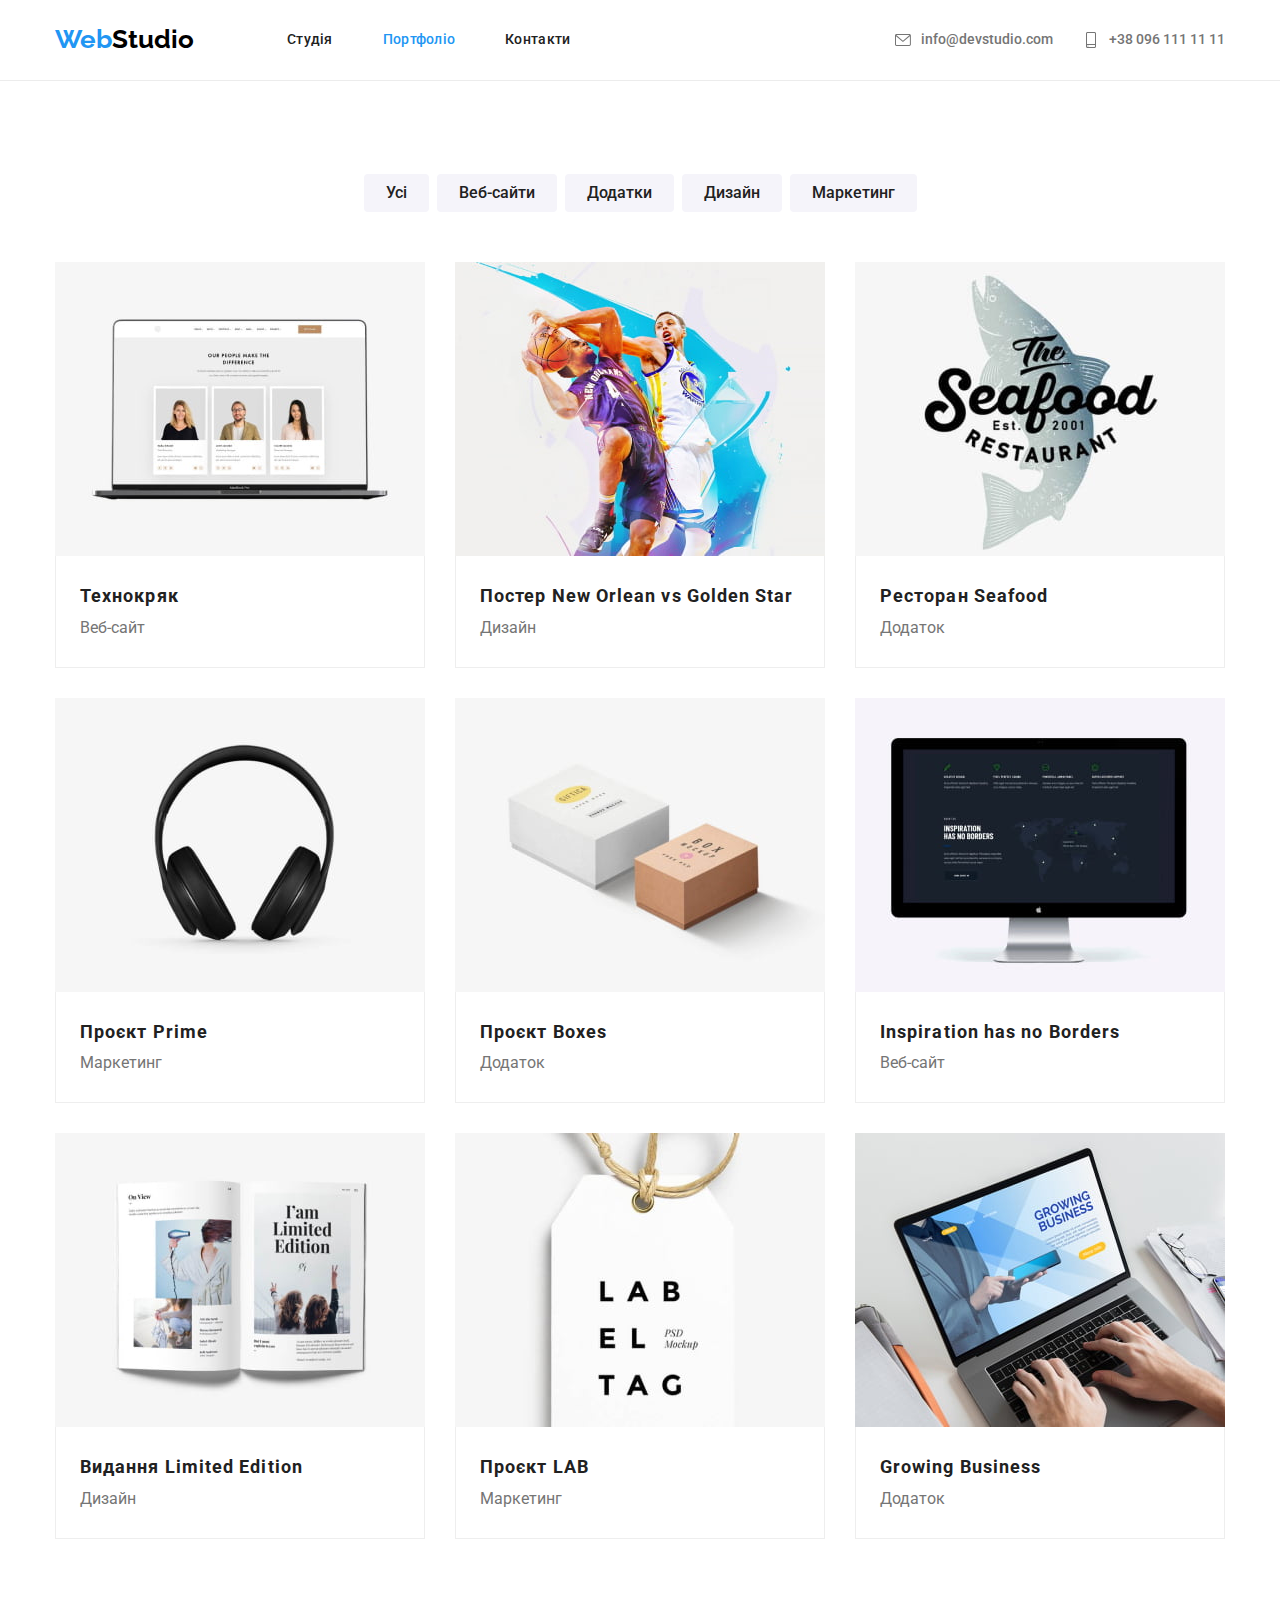
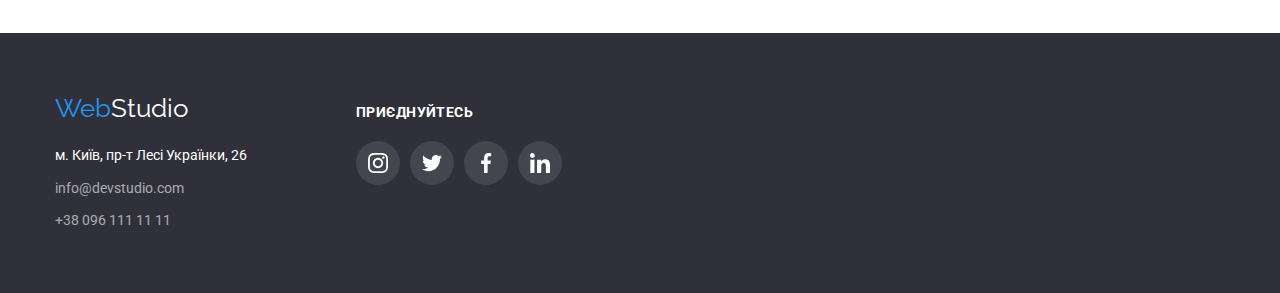
==== commit 5638e52a: "1.7" ====
--- a/portfolio.html
+++ b/portfolio.html
@@ -22,8 +22,8 @@
             <nav class="site-nav">
                 <a href="./index.html" lang="en" class="logo-web">Web<span class="colortext-black">Studio</span></a>
                 <ul class="main-nav">
-                    <li class="item"><a href="./index.html" class=link-active>Студія</a></li>
-                    <li class="item"><a href="./portfolio.html" class=link>Портфоліо</a></li>
+                    <li class="item"><a href="./index.html" class=link>Студія</a></li>
+                    <li class="item"><a href="./portfolio.html" class=link-active>Портфоліо</a></li>
                     <li class="item"><a href="" class=link>Контакти</a></li>
                 </ul>
             </nav>
@@ -33,7 +33,7 @@
                             <use href="./images/icons.svg#envelope"></use>
                         </svg>info@devstudio.com</a></li>
                 <li class="item"><a href="tel:+380961111111" class="auth-link"><svg class="auth-icon" width="16"
-                            height="12">
+                            height="16">
                             <use href="./images/icons.svg#smartphone"></use>
                         </svg>+38 096 111 11
                         11</a></li>
@@ -63,72 +63,72 @@
                             </div>
                         </a>
                     </li>
-                    <li class="item"><a class="link-portfolio" href="" target="_blank"
-                            rel="noopener noreferrer nofollow"><img src="images/portfolio2.jpg"
-                                alt="Дизайй постеру до баскетбольної гри" width="370">
+                    <li class="item">
+                        <a class="link-portfolio" href="" target="_blank" rel="noopener noreferrer nofollow"><img
+                                src="images/portfolio2.jpg" alt="Дизайй постеру до баскетбольної гри" width="370">
                             <div class="portfolio-card">
                                 <h2 class="portfolio-title">Постер New Orlean vs Golden Star</h2>
                                 <p class="portfolio-text">Дизайн</p>
                             </div>
                         </a>
                     </li>
-                    <li class="item"><a class="link-portfolio" href="" target="_blank"
-                            rel="noopener noreferrer nofollow"><img src="images/portfolio3.jpg"
-                                alt="Логотип додатку для ресторану Seafood" width="370">
+                    <li class="item">
+                        <a class="link-portfolio" href="" target="_blank" rel="noopener noreferrer nofollow"><img
+                                src="images/portfolio3.jpg" alt="Логотип додатку для ресторану Seafood" width="370">
                             <div class="portfolio-card">
                                 <h2 class="portfolio-title">Ресторан Seafood</h2>
                                 <p class="portfolio-text">Додаток</p>
                             </div>
                         </a>
                     </li>
-                    <li class="item"><a class="link-portfolio" href="" target="_blank"
-                            rel="noopener noreferrer nofollow"><img src="images/portfolio4.jpg"
-                                alt="Маркетинговий проєкт Prime" width="370">
+                    <li class="item">
+                        <a class="link-portfolio" href="" target="_blank" rel="noopener noreferrer nofollow"><img
+                                src="images/portfolio4.jpg" alt="Маркетинговий проєкт Prime" width="370">
                             <div class="portfolio-card">
                                 <h2 class="portfolio-title">Проєкт Prime</h2>
                                 <p class="portfolio-text">Маркетинг</p>
                             </div>
                         </a>
                     </li>
-                    <li class="item"><a class="link-portfolio" href="" target="_blank"
-                            rel="noopener noreferrer nofollow"><img src="images/portfolio5.jpg"
-                                alt="Додаток для проєкту Boxes" width="370">
+                    <li class="item">
+                        <a class="link-portfolio" href="" target="_blank" rel="noopener noreferrer nofollow"><img
+                                src="images/portfolio5.jpg" alt="Додаток для проєкту Boxes" width="370">
                             <div class="portfolio-card">
                                 <h2 class="portfolio-title">Проєкт Boxes</h2>
                                 <p class="portfolio-text">Додаток</p>
                             </div>
                         </a>
                     </li>
-                    <li class="item"><a class="link-portfolio" href="" target="_blank"
-                            rel="noopener noreferrer nofollow"><img src="images/portfolio6.jpg"
-                                alt="Дизайн сайту Insporation has no Borders" width="370">
+                    <li class="item">
+                        <a class="link-portfolio" href="" target="_blank" rel="noopener noreferrer nofollow"><img
+                                src="images/portfolio6.jpg" alt="Дизайн сайту Insporation has no Borders" width="370">
                             <div class="portfolio-card">
                                 <h2 class="portfolio-title">Inspiration has no Borders</h2>
                                 <p class="portfolio-text">Веб-сайт</p>
                             </div>
                         </a>
                     </li>
-                    <li class="item"><a class="link-portfolio" href="" target="_blank"
-                            rel="noopener noreferrer nofollow"><img src="images/portfolio7.jpg"
-                                alt="Дизайн видання Limited Edition" width="370">
+                    <li class="item">
+                        <a class="link-portfolio" href="" target="_blank" rel="noopener noreferrer nofollow"><img
+                                src="images/portfolio7.jpg" alt="Дизайн видання Limited Edition" width="370">
                             <div class="portfolio-card">
                                 <h2 class="portfolio-title">Видання Limited Edition</h2>
                                 <p class="portfolio-text">Дизайн</p>
                             </div>
                         </a>
                     </li>
-                    <li class="item"><a class="link-portfolio" href="" target="_blank"
-                            rel="noopener noreferrer nofollow"><img src="images/portfolio8.jpg"
-                                alt="Маркетинг проєкту LAB" width="370">
+                    <li class="item">
+                        <a class="link-portfolio" href="" target="_blank" rel="noopener noreferrer nofollow"><img
+                                src="images/portfolio8.jpg" alt="Маркетинг проєкту LAB" width="370">
                             <div class="portfolio-card">
                                 <h2 class="portfolio-title">Проєкт LAB</h2>
                                 <p class="portfolio-text">Маркетинг</p>
                             </div>
                         </a>
                     </li>
-                    <li class="item"><a class="link-portfolio" href="" target="_blank"
-                            rel="noopener noreferrer nofollow"><img src="images/portfolio9.jpg"
-                                alt="Додаток Growing Business" width="370">
+                    <li class="item">
+                        <a class="link-portfolio" href="" target="_blank" rel="noopener noreferrer nofollow"><img
+                                src="images/portfolio9.jpg" alt="Додаток Growing Business" width="370">
                             <div class="portfolio-card">
                                 <h2 class="portfolio-title">Growing Business</h2>
                                 <p class="portfolio-text">Додаток</p>
--- a/CSS/styles.css
+++ b/CSS/styles.css
@@ -431,10 +431,17 @@
 
 .portfolio .item {
     width: 370px;
-}
-
-.portfolio .item:hover,
-.portfolio .item:focus {
+
+}
+
+.link-portfolio {
+    text-decoration: none;
+    display: block;
+    outline: transparent;
+}
+
+.link-portfolio:hover,
+.link-portfolio:focus {
     box-shadow: 0px 1px 1px rgba(0, 0, 0, 0.12), 0px 4px 4px rgba(0, 0, 0, 0.06),
         1px 4px 6px rgba(0, 0, 0, 0.16);
 }
@@ -479,9 +486,7 @@
     gap: 10px;
 }
 
-.link-portfolio {
-    text-decoration: none;
-}
+
 
 .link-sn {
     display: flex;
@@ -525,9 +530,6 @@
 .clients-list {
     gap: 30px;
     display: flex;
-    width: 106px;
-    height: 60px;
-    align-items: center;
 }
 
 .clients-link {
@@ -539,6 +541,7 @@
     color: var(--icon-color);
     border: 1px solid;
     border-radius: 4px;
+    outline: transparent;
 }
 
 .clients-link:hover,
